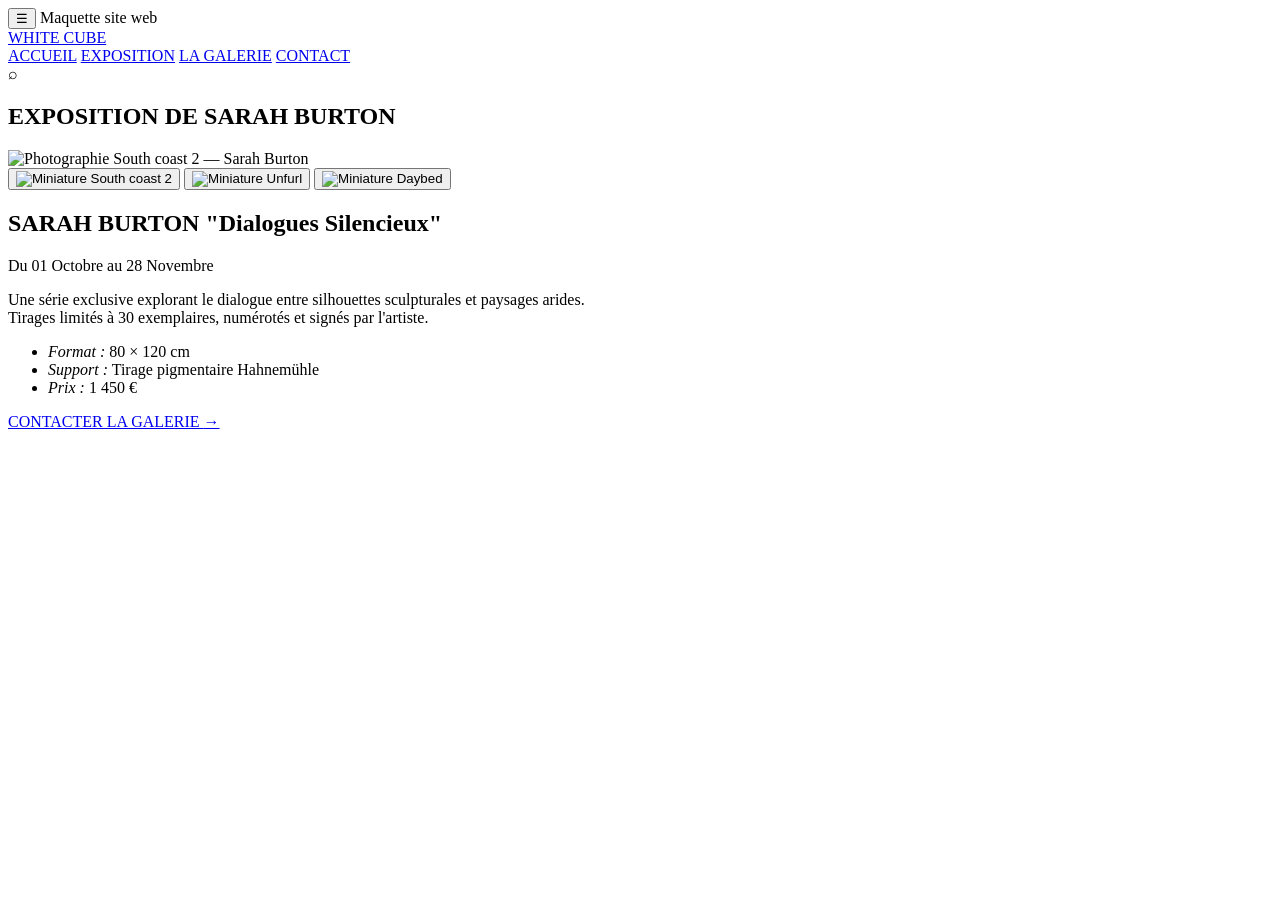
==== pages/exposition-sarah-burton.html @ 73133ccb "Rename exposition-sarah-burton.html to pages/exposition-sarah-burton.html" ====
<!DOCTYPE html>
<html lang="fr">
<head>
    <meta charset="UTF-8">
    <meta name="viewport" content="width=device-width, initial-scale=1.0">
    <meta name="description" content="Exposition de Sarah Burton — Dialogues Silencieux chez White Cube.">
    <title>Exposition de Sarah Burton — White Cube</title>
    <link rel="stylesheet" href="CSS SITE INTERNET.css">
</head>
<body>

    <header class="mobile-bar">
        <button
            class="menu-toggle"
            aria-label="Ouvrir le menu"
            aria-expanded="false"
            aria-controls="expo-navigation"
            type="button"
        >☰</button>
        <span>Maquette site web</span>
    </header>

    <main class="site">
        <section class="expo-detail-page section-pad">
            <nav class="nav">
                <a class="brand" href="index.html#accueil">WHITE CUBE</a>
                <div class="nav-links" id="expo-navigation">
                    <a href="index.html#accueil">ACCUEIL</a>
                    <a href="index.html#exposition">EXPOSITION</a>
                    <a href="index.html#galerie">LA GALERIE</a>
                    <a href="index.html#contact">CONTACT</a>
                </div>
                <span class="search" aria-hidden="true">⌕</span>
            </nav>

            <h1 class="expo-main-title">EXPOSITION DE SARAH BURTON</h1>

            <div class="expo-detail-grid">
                <div class="expo-visuals">
                    <div class="framed-artwork">
                        <img id="main-artwork-img" src="Unknown-1.jpeg" alt="Photographie South coast 2 — Sarah Burton">
                    </div>

                    <div class="artwork-thumbnails">
                        <button type="button" class="thumb-btn active" onclick="changeArtwork('Unknown-1.jpeg', 'South coast 2 — Sarah Burton', this)">
                            <img src="Unknown-1.jpeg" alt="Miniature South coast 2">
                        </button>
                        <button type="button" class="thumb-btn" onclick="changeArtwork('Unknown-2.jpeg', 'Unfurl — Sarah Burton', this)">
                            <img src="Unknown-2.jpeg" alt="Miniature Unfurl">
                        </button>
                        <button type="button" class="thumb-btn" onclick="changeArtwork('Unknown-3.jpeg', 'Daybed — Sarah Burton', this)">
                            <img src="Unknown-3.jpeg" alt="Miniature Daybed">
                        </button>
                    </div>
                </div>

                <div class="expo-specs">
                    <h2><strong>SARAH BURTON</strong> "Dialogues Silencieux"</h2>
                    <p class="expo-dates">Du 01 Octobre au 28 Novembre</p>

                    <p class="expo-desc">
                        Une série exclusive explorant le dialogue entre silhouettes sculpturales et paysages arides.<br>
                        Tirages limités à 30 exemplaires, numérotés et signés par l'artiste.
                    </p>

                    <ul class="expo-meta">
                        <li><em>Format :</em> 80 × 120 cm</li>
                        <li><em>Support :</em> Tirage pigmentaire Hahnemühle</li>
                        <li><em>Prix :</em> 1 450 €</li>
                    </ul>

                    <a class="contact-gallery-link" href="index.html#contact">CONTACTER LA GALERIE <span aria-hidden="true">→</span></a>
                </div>
            </div>
        </section>
    </main>

    <script>
        function changeArtwork(imageSrc, altText, clickedBtn) {
            const mainImg = document.getElementById('main-artwork-img');
            mainImg.src = imageSrc;
            mainImg.alt = altText;

            document.querySelectorAll('.thumb-btn').forEach(btn => btn.classList.remove('active'));
            clickedBtn.classList.add('active');
        }

        const navLinks = document.querySelector('#expo-navigation');
        const menuToggle = document.querySelector('.menu-toggle');

        menuToggle.addEventListener('click', () => {
            const isOpen = menuToggle.getAttribute('aria-expanded') === 'true';
            menuToggle.setAttribute('aria-expanded', String(!isOpen));
            menuToggle.setAttribute('aria-label', isOpen ? 'Ouvrir le menu' : 'Fermer le menu');
            navLinks.classList.toggle('open', !isOpen);
        });
    </script>
</body>
</html>
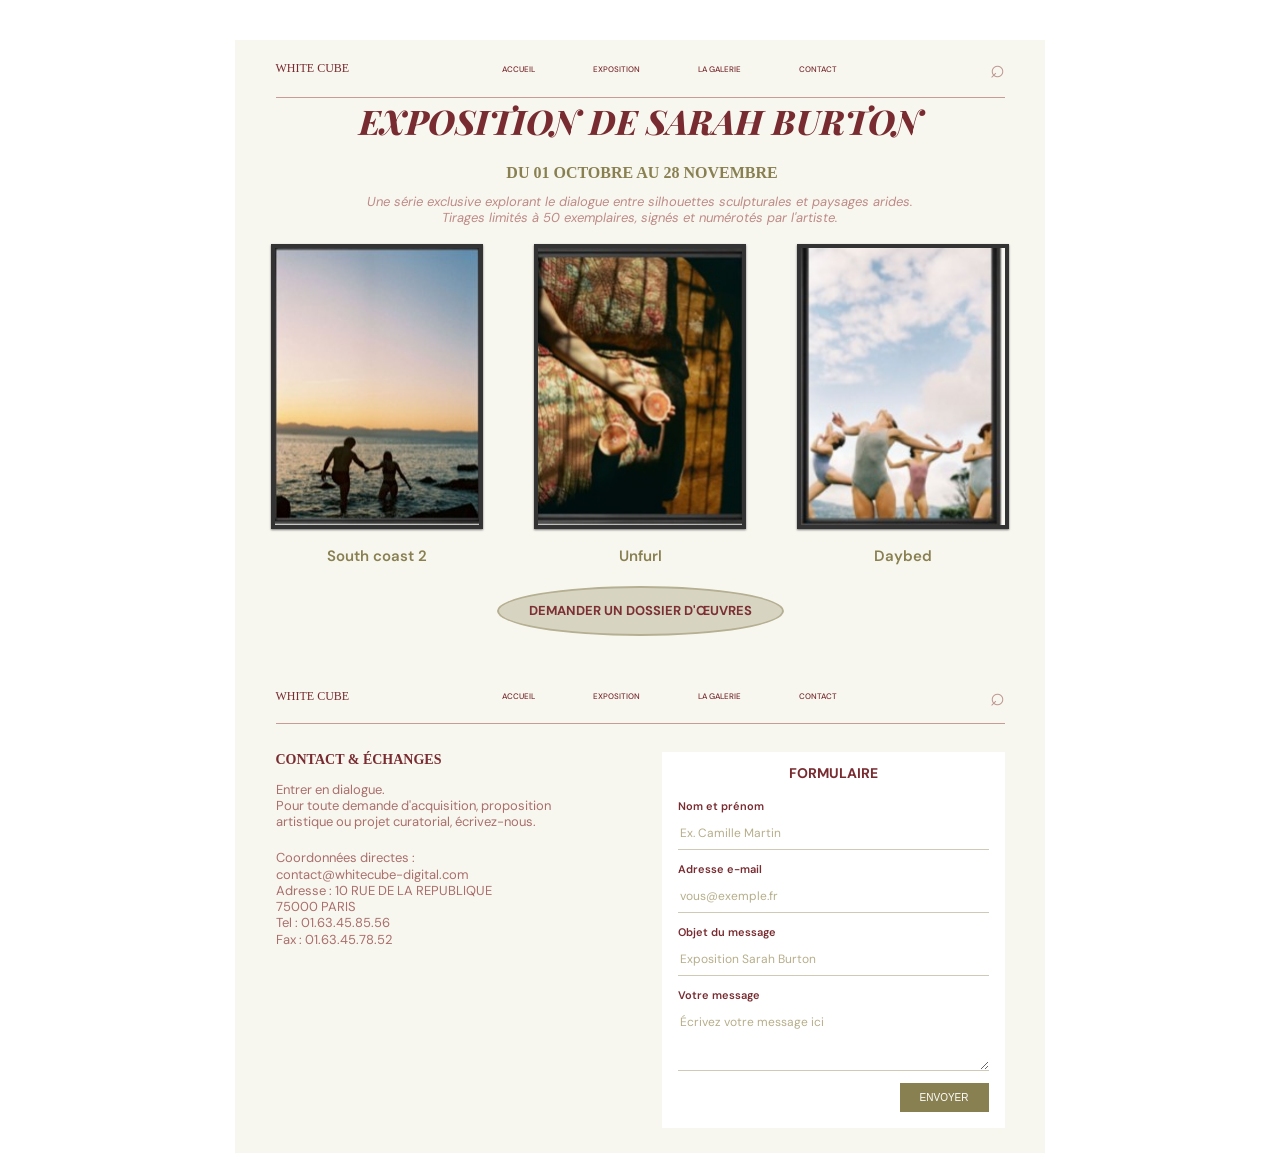
==== commit 8899f223: "Revise exhibition details and navigation structure Updated the exhibition description and navigation" ====
--- a/pages/exposition-sarah-burton.html
+++ b/pages/exposition-sarah-burton.html
@@ -3,9 +3,9 @@
 <head>
     <meta charset="UTF-8">
     <meta name="viewport" content="width=device-width, initial-scale=1.0">
-    <meta name="description" content="Exposition de Sarah Burton — Dialogues Silencieux chez White Cube.">
+    <meta name="description" content="Exposition de Sarah Burton — White Cube, galerie de photographie contemporaine.">
     <title>Exposition de Sarah Burton — White Cube</title>
-    <link rel="stylesheet" href="CSS SITE INTERNET.css">
+    <link rel="stylesheet" href="../css/style.css">
 </head>
 <body>
 
@@ -14,86 +14,120 @@
             class="menu-toggle"
             aria-label="Ouvrir le menu"
             aria-expanded="false"
-            aria-controls="expo-navigation"
+            aria-controls="primary-navigation"
             type="button"
         >☰</button>
-        <span>Maquette site web</span>
+        <span>Exposition Sarah Burton</span>
     </header>
 
     <main class="site">
-        <section class="expo-detail-page section-pad">
+
+        <section class="exhibition section-pad" id="top">
             <nav class="nav">
-                <a class="brand" href="index.html#accueil">WHITE CUBE</a>
-                <div class="nav-links" id="expo-navigation">
-                    <a href="index.html#accueil">ACCUEIL</a>
-                    <a href="index.html#exposition">EXPOSITION</a>
-                    <a href="index.html#galerie">LA GALERIE</a>
-                    <a href="index.html#contact">CONTACT</a>
+                <a class="brand" href="../index.html">WHITE CUBE</a>
+                <div class="nav-links" id="primary-navigation">
+                    <a href="../index.html">ACCUEIL</a>
+                    <a href="#oeuvres">EXPOSITION</a>
+                    <a href="../index.html#galerie">LA GALERIE</a>
+                    <a href="../index.html#contact">CONTACT</a>
                 </div>
                 <span class="search" aria-hidden="true">⌕</span>
             </nav>
 
-            <h1 class="expo-main-title">EXPOSITION DE SARAH BURTON</h1>
+            <div id="oeuvres">
+                <h1>EXPOSITION DE SARAH BURTON</h1>
+                <p class="date-line">&nbsp;DU 01 OCTOBRE AU 28 NOVEMBRE</p>
+                <p class="intro">
+                    Une série exclusive explorant le dialogue entre silhouettes sculpturales et paysages arides.<br>
+                    Tirages limités à 50 exemplaires, signés et numérotés par l'artiste.
+                </p>
 
-            <div class="expo-detail-grid">
-                <div class="expo-visuals">
-                    <div class="framed-artwork">
-                        <img id="main-artwork-img" src="Unknown-1.jpeg" alt="Photographie South coast 2 — Sarah Burton">
-                    </div>
-
-                    <div class="artwork-thumbnails">
-                        <button type="button" class="thumb-btn active" onclick="changeArtwork('Unknown-1.jpeg', 'South coast 2 — Sarah Burton', this)">
-                            <img src="Unknown-1.jpeg" alt="Miniature South coast 2">
-                        </button>
-                        <button type="button" class="thumb-btn" onclick="changeArtwork('Unknown-2.jpeg', 'Unfurl — Sarah Burton', this)">
-                            <img src="Unknown-2.jpeg" alt="Miniature Unfurl">
-                        </button>
-                        <button type="button" class="thumb-btn" onclick="changeArtwork('Unknown-3.jpeg', 'Daybed — Sarah Burton', this)">
-                            <img src="Unknown-3.jpeg" alt="Miniature Daybed">
-                        </button>
-                    </div>
+                <div class="artworks">
+                    <article>
+                        <img src="../images/Unknown-1.jpeg" alt="Photographie South coast 2 par Sarah Burton">
+                        <h3>South coast 2</h3>
+                    </article>
+                    <article>
+                        <img src="../images/Unknown-2.jpeg" alt="Photographie Unfurl par Sarah Burton">
+                        <h3>Unfurl</h3>
+                    </article>
+                    <article>
+                        <img src="../images/Unknown-3.jpeg" alt="Photographie Daybed par Sarah Burton">
+                        <h3>Daybed</h3>
+                    </article>
                 </div>
 
-                <div class="expo-specs">
-                    <h2><strong>SARAH BURTON</strong> "Dialogues Silencieux"</h2>
-                    <p class="expo-dates">Du 01 Octobre au 28 Novembre</p>
-
-                    <p class="expo-desc">
-                        Une série exclusive explorant le dialogue entre silhouettes sculpturales et paysages arides.<br>
-                        Tirages limités à 30 exemplaires, numérotés et signés par l'artiste.
-                    </p>
-
-                    <ul class="expo-meta">
-                        <li><em>Format :</em> 80 × 120 cm</li>
-                        <li><em>Support :</em> Tirage pigmentaire Hahnemühle</li>
-                        <li><em>Prix :</em> 1 450 €</li>
-                    </ul>
-
-                    <a class="contact-gallery-link" href="index.html#contact">CONTACTER LA GALERIE <span aria-hidden="true">→</span></a>
-                </div>
+                <a class="oval-button centered" href="../index.html#contact">DEMANDER UN DOSSIER D'ŒUVRES</a>
             </div>
         </section>
+
+        <footer id="contact">
+            <nav class="nav compact">
+                <a class="brand" href="../index.html">WHITE CUBE</a>
+                <div class="nav-links">
+                    <a href="../index.html">ACCUEIL</a>
+                    <a href="#oeuvres">EXPOSITION</a>
+                    <a href="../index.html#galerie">LA GALERIE</a>
+                    <a href="../index.html#contact">CONTACT</a>
+                </div>
+                <span class="search" aria-hidden="true">⌕</span>
+            </nav>
+
+            <div class="contact-layout">
+                <div class="contact-copy">
+                    <h2>CONTACT &amp; ÉCHANGES</h2>
+                    <p>Entrer en dialogue.<br>Pour toute demande d'acquisition, proposition<br> artistique ou projet curatorial, écrivez-nous.</p>
+                    <p>
+                        Coordonnées directes :<br>
+                        contact@whitecube-digital.com<br>
+                        Adresse : 10 RUE DE LA REPUBLIQUE<br>
+                        75000 PARIS<br>
+                        Tel : 01.63.45.85.56<br>
+                        Fax : 01.63.45.78.52
+                    </p>
+                </div>
+
+                <form class="contact-form" onsubmit="event.preventDefault(); alert('Merci pour votre message !');">
+                    <h2>FORMULAIRE</h2>
+                    <label for="contact-name">Nom et prénom</label>
+                    <input id="contact-name" name="name" type="text" autocomplete="name" placeholder="Ex. Camille Martin" required>
+
+                    <label for="contact-email">Adresse e-mail</label>
+                    <input id="contact-email" name="email" type="email" autocomplete="email" placeholder="vous@exemple.fr" required>
+
+                    <label for="contact-subject">Objet du message</label>
+                    <input id="contact-subject" name="subject" type="text" placeholder="Exposition Sarah Burton">
+
+                    <label for="contact-message">Votre message</label>
+                    <textarea id="contact-message" name="message" placeholder="Écrivez votre message ici" rows="3" required></textarea>
+
+                    <button type="submit">ENVOYER</button>
+                </form>
+            </div>
+        </footer>
+
     </main>
 
     <script>
-        function changeArtwork(imageSrc, altText, clickedBtn) {
-            const mainImg = document.getElementById('main-artwork-img');
-            mainImg.src = imageSrc;
-            mainImg.alt = altText;
-
-            document.querySelectorAll('.thumb-btn').forEach(btn => btn.classList.remove('active'));
-            clickedBtn.classList.add('active');
-        }
-
-        const navLinks = document.querySelector('#expo-navigation');
+        const navLinks = document.querySelector('#primary-navigation');
         const menuToggle = document.querySelector('.menu-toggle');
 
-        menuToggle.addEventListener('click', () => {
-            const isOpen = menuToggle.getAttribute('aria-expanded') === 'true';
-            menuToggle.setAttribute('aria-expanded', String(!isOpen));
-            menuToggle.setAttribute('aria-label', isOpen ? 'Ouvrir le menu' : 'Fermer le menu');
-            navLinks.classList.toggle('open', !isOpen);
-        });
+        if (menuToggle && navLinks) {
+            menuToggle.addEventListener('click', () => {
+                const isOpen = menuToggle.getAttribute('aria-expanded') === 'true';
+                menuToggle.setAttribute('aria-expanded', String(!isOpen));
+                menuToggle.setAttribute('aria-label', isOpen ? 'Ouvrir le menu' : 'Fermer le menu');
+                navLinks.classList.toggle('open', !isOpen);
+            });
+
+            document.querySelectorAll('.nav-links a').forEach(link => {
+                link.addEventListener('click', () => {
+                    navLinks.classList.remove('open');
+                    menuToggle.setAttribute('aria-expanded', 'false');
+                    menuToggle.setAttribute('aria-label', 'Ouvrir le menu');
+                });
+            });
+        }
     </script>
 </body>
 </html>
--- a/css/style.css
+++ b/css/style.css
@@ -0,0 +1,930 @@
+@import url('https://fonts.googleapis.com/css2?family=DM+Sans:wght@300;400;500;600&family=Playfair+Display:ital,wght@0,600;0,700;0,800;1,700;1,800&display=swap');
+
+:root {
+    --paper: #f8f7ef;
+    --wine: #782c31;
+    --rose: #b77d7b;
+    --olive: #898052;
+    --line: #c89b96;
+}
+
+* {
+    box-sizing: border-box;
+}
+
+html {
+    scroll-behavior: smooth;
+}
+
+body {
+    margin: 0;
+    background: #fff;
+    color: var(--wine);
+    font-family: 'DM Sans', Arial, sans-serif;
+}
+
+.site {
+    width: min(810px, 86%);
+    margin: 40px auto 0;
+    background: var(--paper);
+    overflow: hidden;
+}
+
+.mobile-bar {
+    display: none;
+}
+
+.nav {
+    height: 58px;
+    margin: 0 5%;
+    display: flex;
+    align-items: center;
+    justify-content: space-between;
+    border-bottom: 1px solid var(--line);
+    gap: 18px;
+}
+
+.brand {
+    font: 12px Georgia, serif;
+    color: var(--wine);
+    text-decoration: none;
+    white-space: nowrap;
+}
+
+.nav-links {
+    display: flex;
+    gap: clamp(18px, 5vw, 58px);
+    align-items: center;
+}
+
+.nav-links a {
+    font-size: 8px;
+    text-decoration: none;
+    color: var(--wine);
+    font-weight: 500;
+    transition: color 160ms ease;
+}
+
+.nav-links a:hover,
+.nav-links a:focus-visible {
+    color: var(--rose);
+}
+
+.search {
+    font-size: 25px;
+    color: #bd9690;
+    line-height: 1;
+}
+
+.hero-copy {
+    text-align: center;
+    padding: 42px 3% 18px;
+}
+
+h1 {
+    font: italic 800 clamp(24px, 3.3vw, 34px) 'Playfair Display', Georgia, serif;
+    margin: 0 0 20px;
+}
+
+.hero-copy p {
+    font-size: clamp(13px, 1.65vw, 17px);
+    line-height: 1.28;
+    margin: 0 auto 20px;
+    color: #9c5554;
+}
+
+.oval-button {
+    display: inline-flex;
+    align-items: center;
+    justify-content: center;
+    min-height: 50px;
+    padding: 0 30px;
+    border: 2px solid #b6b093;
+    border-radius: 50%;
+    background: #d7d4c2;
+    color: #7c3034;
+    text-decoration: none;
+    font-size: 13px;
+    font-weight: 700;
+    white-space: nowrap;
+    cursor: pointer;
+    transition: background-color 160ms ease, transform 160ms ease;
+}
+
+.oval-button:hover {
+    background: #e2dfd1;
+    transform: translateY(-2px);
+}
+
+.oval-button:focus-visible,
+.nav a:focus-visible,
+.event-row a:focus-visible,
+.theme-grid a:focus-visible,
+.contact-form button:focus-visible,
+.menu-toggle:focus-visible {
+    outline: 3px solid var(--wine);
+    outline-offset: 3px;
+}
+
+.hero-copy .oval-button {
+    margin-left: 0;
+    min-width: 235px;
+}
+
+.hero-photo {
+    display: block;
+    width: 100%;
+    height: 222px;
+    object-fit: cover;
+}
+
+.section-pad {
+    padding: 0 0 34px;
+}
+
+.compact {
+    height: 54px;
+}
+
+.exhibition {
+    text-align: center;
+}
+
+.exhibition h2,
+.section-title {
+    font: italic 700 17px 'Playfair Display', Georgia, serif;
+    margin: 16px 0 14px;
+}
+
+.date-line {
+    font: 700 16px Georgia, serif;
+    color: var(--olive);
+    margin: 0 0 12px;
+}
+
+.intro {
+    font-size: 13px;
+    font-style: italic;
+    color: #bd8a87;
+    line-height: 1.25;
+    margin: 0 0 17px;
+}
+
+.artworks {
+    display: grid;
+    grid-template-columns: repeat(3, 1fr);
+    gap: 7%;
+    padding: 0 4.5%;
+    align-items: start;
+}
+
+.artworks article {
+    margin: 0;
+}
+
+.artworks img {
+    width: 100%;
+    height: clamp(190px, 30vw, 285px);
+    object-fit: cover;
+    border: 4px solid #333;
+    box-shadow: 0 1px 2px #777;
+}
+
+.artworks h3 {
+    font: 600 15px 'DM Sans', sans-serif;
+    color: var(--olive);
+    margin: 12px 0 0;
+}
+
+.centered {
+    margin: 20px auto 0;
+    min-width: 235px;
+}
+
+.gallery {
+    padding-bottom: 0;
+}
+
+.section-title {
+    text-align: center;
+    margin: 14px 0 22px;
+}
+
+.story {
+    display: grid;
+    grid-template-columns: 1fr 1fr;
+    gap: 8%;
+    align-items: center;
+    padding: 0 3% 54px;
+}
+
+.story > img {
+    width: 100%;
+    height: 310px;
+    object-fit: cover;
+}
+
+.story-copy {
+    text-align: center;
+    color: var(--rose);
+}
+
+.story-copy h2 {
+    font-size: 19px;
+    color: var(--wine);
+    margin: 0 0 20px;
+}
+
+.story-copy p {
+    font-size: 18px;
+    font-weight: 300;
+    line-height: 1.35;
+    margin: 0 0 24px;
+}
+
+.themes {
+    background: var(--olive);
+    padding: 26px 5% 12px;
+    text-align: center;
+}
+
+.themes h2 {
+    font: italic 700 16px 'Playfair Display', Georgia, serif;
+    margin: 0 0 35px;
+    color: var(--wine);
+}
+
+.theme-grid {
+    display: grid;
+    grid-template-columns: repeat(4, 1fr);
+    gap: 4%;
+}
+
+.theme-grid a {
+    display: flex;
+    flex-direction: column;
+    align-items: center;
+    text-decoration: none;
+    color: var(--wine);
+}
+
+.theme-grid img {
+    width: 100%;
+    height: 175px;
+    object-fit: cover;
+}
+
+.dots {
+    font-size: 18px;
+    letter-spacing: 2px;
+    color: #ded9c2;
+    line-height: 20px;
+}
+
+.theme-grid b {
+    font-size: 14px;
+    background: #d7d3c1;
+    border-radius: 50%;
+    padding: 7px 22px;
+    margin-top: 2px;
+}
+
+.events {
+    padding: 40px 5% 28px;
+}
+
+.events > h2,
+.contact-copy h2 {
+    font: 700 14px Georgia, serif;
+    margin: 0 0 40px;
+}
+
+.event-row {
+    display: grid;
+    grid-template-columns: 125px 1fr 95px;
+    gap: 12px;
+    align-items: center;
+    margin-bottom: 32px;
+    font-size: 13px;
+    color: #b47d7a;
+}
+
+.event-row strong {
+    color: var(--wine);
+    font-size: 14px;
+    line-height: 1.25;
+}
+
+.event-row p {
+    margin: 0;
+    line-height: 1.25;
+}
+
+.event-row a {
+    font-size: 9px;
+    font-weight: 700;
+    text-decoration: none;
+    color: var(--wine);
+    white-space: nowrap;
+}
+
+footer {
+    padding-bottom: 25px;
+}
+
+.contact-layout {
+    display: grid;
+    grid-template-columns: 1fr 1fr;
+    gap: 6%;
+    padding: 28px 5% 0;
+}
+
+.contact-copy h2 {
+    margin: 0 0 14px;
+}
+
+.contact-copy p {
+    font-size: 13px;
+    color: #a96f6c;
+    line-height: 1.25;
+    margin: 0 0 20px;
+}
+
+.contact-form {
+    background: #fff;
+    padding: 12px 16px 16px;
+    display: flex;
+    flex-direction: column;
+    gap: 12px;
+}
+
+.contact-form label {
+    margin-bottom: -8px;
+    color: var(--wine);
+    font-size: 11px;
+    font-weight: 600;
+}
+
+.contact-form h2 {
+    text-align: center;
+    font-size: 14px;
+    margin: 0 0 5px;
+}
+
+.contact-form input,
+.contact-form textarea {
+    font: 12px 'DM Sans', sans-serif;
+    color: var(--wine);
+    border: 0;
+    border-bottom: 1px solid #cfcab6;
+    padding: 8px 2px;
+    resize: vertical;
+    outline: none;
+}
+
+.contact-form input::placeholder,
+.contact-form textarea::placeholder {
+    color: #b6ae8b;
+}
+
+.contact-form button {
+    align-self: flex-end;
+    background: var(--olive);
+    border: 0;
+    color: #fff;
+    padding: 9px 20px;
+    font-size: 10px;
+    cursor: pointer;
+}
+
+/* =========================================================
+   PAGE 1 : EXPOSITION DE SARAH BURTON
+   ========================================================= */
+.expo-main-title {
+    text-align: center;
+    font: italic 700 18px 'Playfair Display', Georgia, serif;
+    margin: 26px 0 32px;
+}
+
+.expo-detail-grid {
+    display: grid;
+    grid-template-columns: 1fr 1fr;
+    gap: 6%;
+    padding: 0 5% 24px;
+    align-items: start;
+}
+
+.framed-artwork {
+    border: 4px solid #333;
+    box-shadow: 0 1px 3px #777;
+    background: #fff;
+    margin-bottom: 18px;
+}
+
+.framed-artwork img {
+    display: block;
+    width: 100%;
+    height: 360px;
+    object-fit: cover;
+}
+
+.artwork-thumbnails {
+    display: flex;
+    justify-content: center;
+    gap: 14px;
+    align-items: flex-start;
+}
+
+.thumb-btn {
+    background: none;
+    border: 2px solid #333;
+    padding: 0;
+    cursor: pointer;
+    opacity: 0.7;
+    transition: opacity 160ms ease, transform 160ms ease;
+}
+
+.thumb-btn:hover,
+.thumb-btn.active {
+    opacity: 1;
+    transform: translateY(-2px);
+}
+
+.thumb-btn:nth-child(1) img {
+    display: block;
+    width: 105px;
+    height: 75px;
+    object-fit: cover;
+}
+
+.thumb-btn:nth-child(2) img {
+    display: block;
+    width: 70px;
+    height: 98px;
+    object-fit: cover;
+}
+
+.thumb-btn:nth-child(3) img {
+    display: block;
+    width: 70px;
+    height: 112px;
+    object-fit: cover;
+}
+
+.expo-specs {
+    padding-top: 8px;
+}
+
+.expo-specs h2 {
+    font-size: 15px;
+    font-weight: 400;
+    margin: 0 0 2px;
+}
+
+.expo-dates {
+    font-size: 13px;
+    color: var(--olive);
+    margin: 0 0 18px;
+}
+
+.expo-desc {
+    font-size: 13px;
+    line-height: 1.35;
+    color: #9c5554;
+    margin: 0 0 20px;
+}
+
+.expo-meta {
+    list-style: none;
+    padding: 0;
+    margin: 0 0 28px;
+    font-size: 13px;
+}
+
+.expo-meta li {
+    margin-bottom: 10px;
+}
+
+.expo-meta em {
+    font-weight: 600;
+}
+
+.contact-gallery-link {
+    display: inline-flex;
+    align-items: center;
+    gap: 10px;
+    font-size: 12px;
+    font-weight: 700;
+    color: var(--wine);
+    text-decoration: none;
+}
+
+.contact-gallery-link:hover {
+    text-decoration: underline;
+}
+
+/* =========================================================
+   PAGE 2 : RÉSERVATION ÉVÈNEMENT 18 NOVEMBRE
+   ========================================================= */
+.reservation-page {
+    padding: 22px 5% 42px;
+}
+
+.reservation-top {
+    margin-bottom: 10px;
+}
+
+.cancel-link {
+    display: inline-flex;
+    align-items: center;
+    gap: 6px;
+    font-size: 11px;
+    font-weight: 500;
+    color: var(--wine);
+    text-decoration: none;
+}
+
+.cancel-link:hover {
+    text-decoration: underline;
+}
+
+.reservation-title {
+    text-align: center;
+    font: italic 700 18px 'Playfair Display', Georgia, serif;
+    margin: 8px 0 32px;
+}
+
+.reservation-grid {
+    display: grid;
+    grid-template-columns: 1fr 1.15fr;
+    gap: 6%;
+    align-items: start;
+}
+
+.reservation-info h2 {
+    font-size: 15px;
+    font-weight: 700;
+    margin: 0 0 14px;
+}
+
+.reservation-info p {
+    font-size: 13px;
+    line-height: 1.35;
+    margin: 0 0 18px;
+}
+
+.reservation-info h3 {
+    font-size: 13px;
+    font-style: italic;
+    font-weight: 700;
+    margin: 0 0 10px;
+}
+
+.reservation-info ul {
+    padding-left: 18px;
+    margin: 0 0 20px;
+    font-size: 13px;
+    line-height: 1.4;
+}
+
+.reservation-card {
+    background: #fff;
+    padding: 24px 28px 28px;
+    text-align: center;
+}
+
+.reservation-card h2 {
+    font-size: 15px;
+    font-weight: 700;
+    margin: 0 0 4px;
+}
+
+.spots-subtitle {
+    font-size: 13px;
+    font-style: italic;
+    margin: 0 0 22px;
+}
+
+.workshop-form {
+    display: flex;
+    flex-direction: column;
+    align-items: center;
+    max-width: 260px;
+    margin: 0 auto;
+}
+
+.workshop-form label {
+    font-size: 13px;
+    margin-bottom: 4px;
+}
+
+.workshop-form input {
+    width: 100%;
+    border: 0;
+    border-bottom: 1px solid #cfcab6;
+    background: transparent;
+    color: var(--wine);
+    text-align: center;
+    font: 12px 'DM Sans', sans-serif;
+    padding: 6px 2px;
+    margin-bottom: 18px;
+    outline: none;
+}
+
+.oval-submit-btn {
+    min-height: 44px;
+    padding: 0 24px;
+    font-size: 11px;
+    margin: 4px 0 18px;
+}
+
+.reservation-note {
+    font-size: 12px;
+    line-height: 1.35;
+    margin: 0;
+}
+
+/* =========================================================
+   RESPONSIVE MOBILE
+   ========================================================= */
+@media (max-width: 650px) {
+    .mobile-bar {
+        height: 68px;
+        background: #292929;
+        color: white;
+        display: flex;
+        align-items: center;
+        justify-content: center;
+        font-size: 20px;
+        position: sticky;
+        top: 0;
+        z-index: 5;
+    }
+
+    .menu-toggle {
+        position: absolute;
+        left: 20px;
+        background: none;
+        border: 0;
+        color: white;
+        font-size: 26px;
+        cursor: pointer;
+    }
+
+    .menu-toggle[aria-expanded="true"] {
+        color: #e6d9c9;
+    }
+
+    .site {
+        width: 100%;
+        margin: 0;
+    }
+
+    .nav {
+        height: 48px;
+        margin: 0 4%;
+        gap: 8px;
+    }
+
+    .brand {
+        font-size: 10px;
+    }
+
+    .nav-links {
+        display: none;
+        gap: clamp(8px, 3vw, 20px);
+    }
+
+    .nav-links.open {
+        display: flex;
+        position: fixed;
+        left: 0;
+        right: 0;
+        top: 68px;
+        background: var(--paper);
+        border-bottom: 1px solid var(--line);
+        padding: 18px 16px;
+        flex-direction: column;
+        gap: 18px;
+        justify-content: center;
+        z-index: 10;
+        box-shadow: 0 8px 18px rgb(40 20 20 / 12%);
+    }
+
+    .nav-links a {
+        font-size: 12px;
+    }
+
+    .search {
+        font-size: 20px;
+    }
+
+    .hero-copy {
+        padding: 30px 4% 16px;
+    }
+
+    h1 {
+        font-size: 24px;
+        margin-bottom: 17px;
+    }
+
+    .hero-copy p {
+        font-size: 14px;
+        line-height: 1.28;
+    }
+
+    .desktop-only {
+        display: none;
+    }
+
+    .hero-copy .oval-button {
+        margin: 4px auto 0;
+        min-width: 195px;
+        min-height: 43px;
+        font-size: 11px;
+    }
+
+    .hero-photo {
+        height: 195px;
+    }
+
+    .compact {
+        height: 48px;
+    }
+
+    .exhibition h2,
+    .section-title {
+        font-size: 16px;
+    }
+
+    .date-line {
+        font-size: 14px;
+    }
+
+    .intro {
+        font-size: 11px;
+        padding: 0 8px;
+    }
+
+    .artworks {
+        grid-template-columns: repeat(2, minmax(0, 1fr));
+        gap: 20px;
+        padding: 0 5%;
+    }
+
+    .artworks img {
+        height: clamp(155px, 43vw, 235px);
+        border-width: 3px;
+    }
+
+    .artworks h3 {
+        font-size: 12px;
+    }
+
+    .oval-button {
+        min-height: 43px;
+        font-size: 11px;
+    }
+
+    .centered {
+        min-width: 205px;
+        margin-top: 16px;
+    }
+
+    .story {
+        gap: 6%;
+        padding: 0 4% 36px;
+    }
+
+    .story > img {
+        height: 240px;
+    }
+
+    .story-copy h2 {
+        font-size: 16px;
+        margin-bottom: 14px;
+    }
+
+    .story-copy p {
+        font-size: 14px;
+        margin-bottom: 18px;
+    }
+
+    .themes {
+        padding: 22px 5% 12px;
+    }
+
+    .themes h2 {
+        font-size: 14px;
+        margin-bottom: 26px;
+    }
+
+    .theme-grid {
+        gap: 3%;
+    }
+
+    .theme-grid img {
+        height: clamp(112px, 24vw, 160px);
+    }
+
+    .theme-grid b {
+        font-size: 11px;
+        padding: 6px 13px;
+    }
+
+    .events {
+        padding: 32px 5% 15px;
+    }
+
+    .events > h2 {
+        margin-bottom: 28px;
+    }
+
+    .event-row {
+        grid-template-columns: 82px 1fr;
+        gap: 8px;
+        margin-bottom: 24px;
+        font-size: 11px;
+    }
+
+    .event-row strong {
+        font-size: 12px;
+    }
+
+    .event-row p br {
+        display: none;
+    }
+
+    .event-row a {
+        grid-column: 2;
+        text-align: right;
+        margin-top: -4px;
+    }
+
+    .contact-layout {
+        gap: 4%;
+        padding: 22px 4% 0;
+    }
+
+    .contact-copy h2 {
+        font-size: 12px;
+    }
+
+    .contact-copy p {
+        font-size: 10px;
+    }
+
+    .contact-form {
+        padding: 10px 9px;
+        gap: 9px;
+    }
+
+    .contact-form h2 {
+        font-size: 12px;
+    }
+
+    .contact-form input,
+    .contact-form textarea {
+        font-size: 10px;
+    }
+
+    .expo-detail-grid,
+    .reservation-grid {
+        grid-template-columns: 1fr;
+        gap: 24px;
+    }
+}
+
+@media (max-width: 480px) {
+    .story {
+        grid-template-columns: 1fr;
+        gap: 22px;
+    }
+
+    .story > img {
+        height: clamp(205px, 60vw, 240px);
+    }
+
+    .contact-layout {
+        grid-template-columns: 1fr;
+        gap: 12px;
+    }
+}
+
+@media (max-width: 390px) {
+    .nav-links {
+        gap: 7px;
+    }
+
+    .nav-links a {
+        font-size: 6px;
+    }
+
+    .story-copy p {
+        font-size: 12px;
+    }
+
+    .event-row {
+        grid-template-columns: 75px 1fr;
+    }
+}
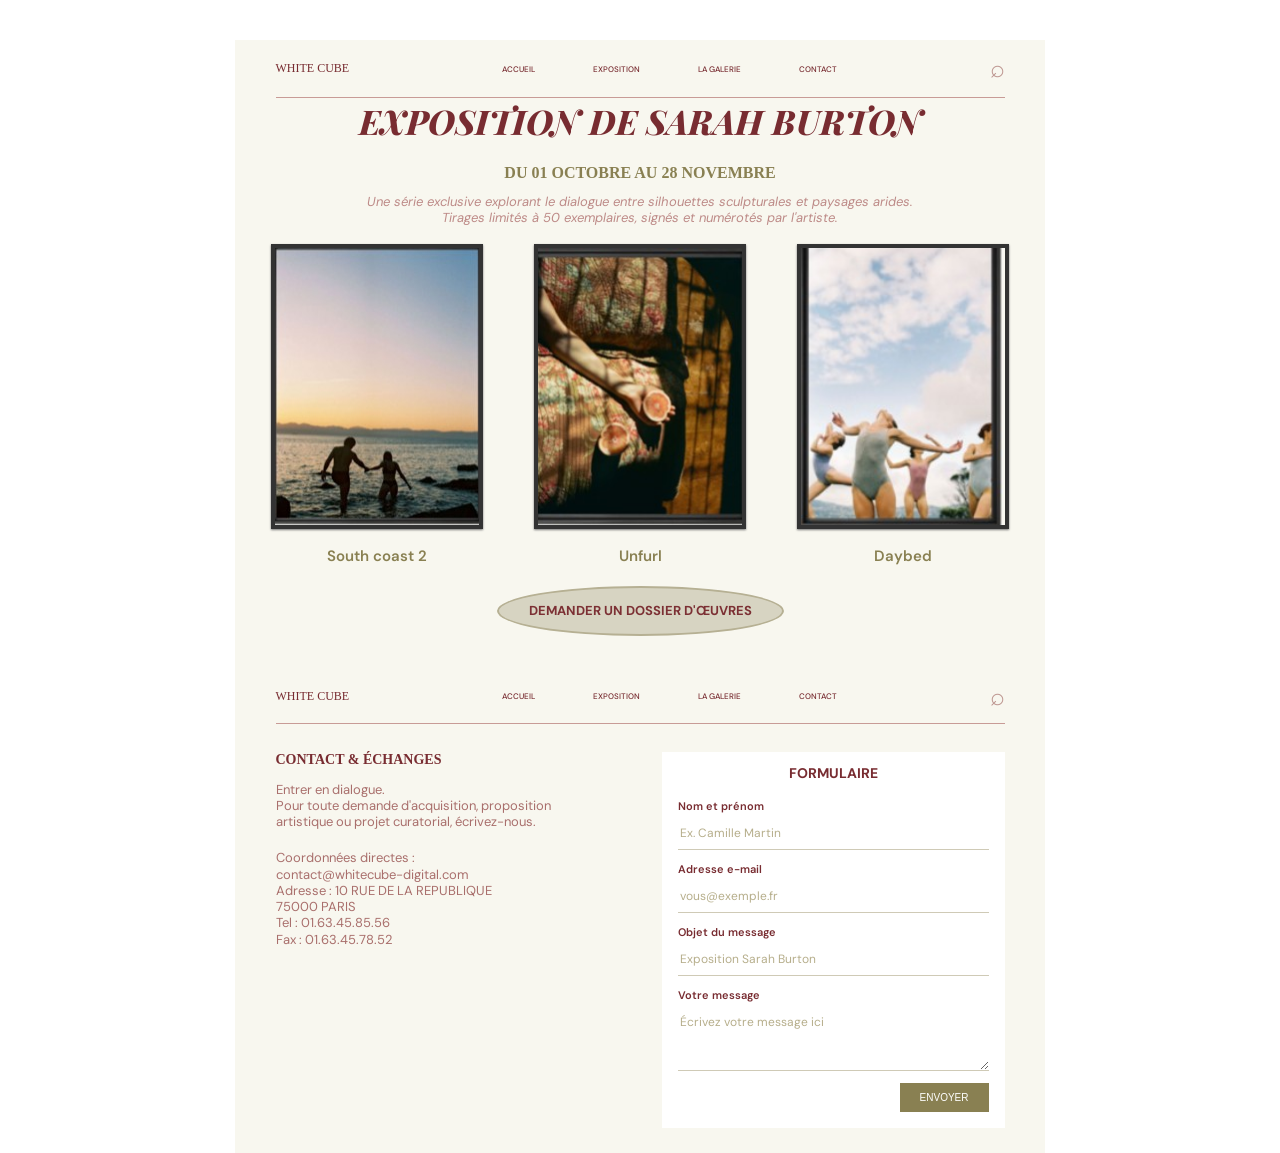
==== commit 3c8fe8a5: "Fix HTML formatting for exposition page" ====
--- a/pages/exposition-sarah-burton.html
+++ b/pages/exposition-sarah-burton.html
@@ -36,7 +36,7 @@
 
             <div id="oeuvres">
                 <h1>EXPOSITION DE SARAH BURTON</h1>
-                <p class="date-line">&nbsp;DU 01 OCTOBRE AU 28 NOVEMBRE</p>
+                <p class="date-line">DU 01 OCTOBRE AU 28 NOVEMBRE</p>
                 <p class="intro">
                     Une série exclusive explorant le dialogue entre silhouettes sculpturales et paysages arides.<br>
                     Tirages limités à 50 exemplaires, signés et numérotés par l'artiste.
